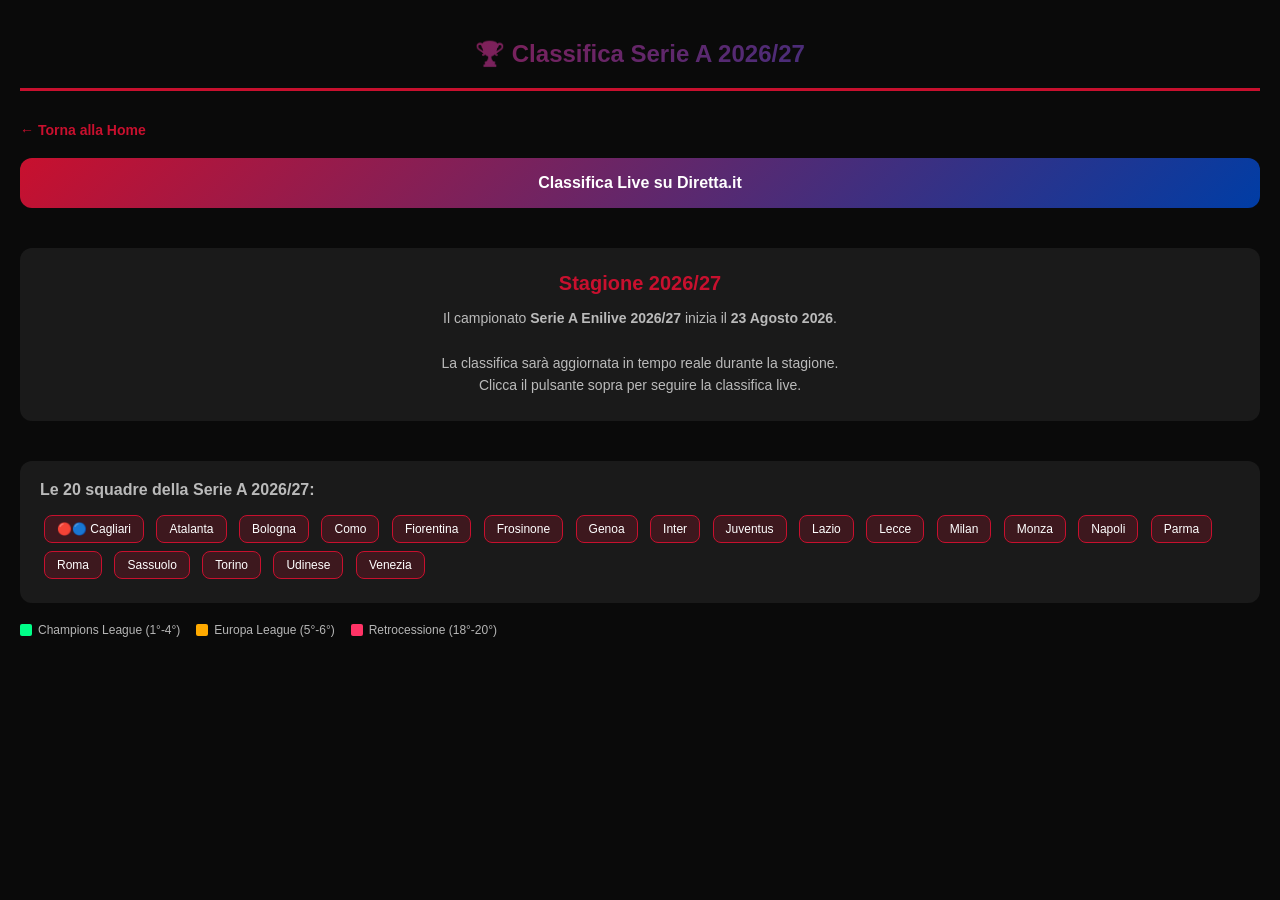
==== classifica.html @ 6f71ea37 "Update classifica.html" ====
<!DOCTYPE html>
<html lang="it">
<head>
    <meta charset="UTF-8">
    <meta name="viewport" content="width=device-width, initial-scale=1.0">
    <title>Classifica Serie A 2026/27 - Cagliari Tracker</title>
    <style>
        :root {
            --cagliari-red: #c8102e;
            --cagliari-blue: #003da5;
            --bg-primary: #0a0a0a;
            --bg-card: #1a1a1a;
            --text-primary: #ffffff;
            --text-secondary: rgba(255,255,255,0.7);
            --champions: #00ff88;
            --europa: #ffaa00;
            --relegation: #ff3366;
        }
        * { margin: 0; padding: 0; box-sizing: border-box; }
        body {
            font-family: -apple-system, BlinkMacSystemFont, 'Segoe UI', Roboto, sans-serif;
            background: var(--bg-primary);
            color: var(--text-primary);
            padding: 20px;
            padding-bottom: 100px;
        }
        .header {
            text-align: center;
            padding: 20px 0;
            border-bottom: 3px solid var(--cagliari-red);
            margin-bottom: 30px;
        }
        .header h1 {
            font-size: 24px;
            background: linear-gradient(135deg, var(--cagliari-red), var(--cagliari-blue));
            -webkit-background-clip: text;
            -webkit-text-fill-color: transparent;
        }
        .back-link {
            display: inline-block;
            color: var(--cagliari-red);
            text-decoration: none;
            margin-bottom: 20px;
            font-weight: 600;
            font-size: 14px;
        }
        .live-banner {
            background: linear-gradient(135deg, var(--cagliari-red), var(--cagliari-blue));
            border-radius: 12px;
            padding: 16px;
            text-align: center;
            margin-bottom: 20px;
        }
        .live-banner a {
            color: white;
            text-decoration: none;
            font-weight: 700;
        }
        .info-box {
            background: var(--bg-card);
            border-radius: 12px;
            padding: 24px;
            text-align: center;
            margin: 40px 0;
        }
        .info-box h2 {
            font-size: 20px;
            margin-bottom: 12px;
            color: var(--cagliari-red);
        }
        .info-box p {
            color: var(--text-secondary);
            font-size: 14px;
            line-height: 1.6;
        }
        .teams-list {
            background: var(--bg-card);
            border-radius: 12px;
            padding: 20px;
            margin-top: 20px;
        }
        .teams-list h3 {
            font-size: 16px;
            margin-bottom: 12px;
            color: var(--text-secondary);
        }
        .team-tag {
            display: inline-block;
            background: rgba(200,16,46,0.2);
            border: 1px solid var(--cagliari-red);
            border-radius: 8px;
            padding: 6px 12px;
            margin: 4px;
            font-size: 12px;
        }
        .legend {
            display: flex;
            gap: 16px;
            flex-wrap: wrap;
            margin-top: 20px;
            font-size: 12px;
            color: var(--text-secondary);
        }
        .legend-item {
            display: flex;
            align-items: center;
            gap: 6px;
        }
        .legend-color {
            width: 12px;
            height: 12px;
            border-radius: 2px;
        }
    </style>
</head>
<body>
    <div class="header">
        <h1>🏆 Classifica Serie A 2026/27</h1>
    </div>
    
    <a href="index.html" class="back-link">← Torna alla Home</a>
    
    <div class="live-banner">
        <a href="https://www.diretta.it/calcio/italia/serie-a/" target="_blank">
             Classifica Live su Diretta.it
        </a>
    </div>

    <div class="info-box">
        <h2> Stagione 2026/27</h2>
        <p>
            Il campionato <strong>Serie A Enilive 2026/27</strong> inizia il <strong>23 Agosto 2026</strong>.<br><br>
            La classifica sarà aggiornata in tempo reale durante la stagione.<br>
            Clicca il pulsante sopra per seguire la classifica live.
        </p>
    </div>

    <div class="teams-list">
        <h3>Le 20 squadre della Serie A 2026/27:</h3>
        <div>
            <span class="team-tag">🔴🔵 Cagliari</span>
            <span class="team-tag">Atalanta</span>
            <span class="team-tag">Bologna</span>
            <span class="team-tag">Como</span>
            <span class="team-tag">Fiorentina</span>
            <span class="team-tag">Frosinone</span>
            <span class="team-tag">Genoa</span>
            <span class="team-tag">Inter</span>
            <span class="team-tag">Juventus</span>
            <span class="team-tag">Lazio</span>
            <span class="team-tag">Lecce</span>
            <span class="team-tag">Milan</span>
            <span class="team-tag">Monza</span>
            <span class="team-tag">Napoli</span>
            <span class="team-tag">Parma</span>
            <span class="team-tag">Roma</span>
            <span class="team-tag">Sassuolo</span>
            <span class="team-tag">Torino</span>
            <span class="team-tag">Udinese</span>
            <span class="team-tag">Venezia</span>
        </div>
    </div>

    <div class="legend">
        <div class="legend-item">
            <div class="legend-color" style="background: var(--champions);"></div>
            <span>Champions League (1°-4°)</span>
        </div>
        <div class="legend-item">
            <div class="legend-color" style="background: var(--europa);"></div>
            <span>Europa League (5°-6°)</span>
        </div>
        <div class="legend-item">
            <div class="legend-color" style="background: var(--relegation);"></div>
            <span>Retrocessione (18°-20°)</span>
        </div>
    </div>
</body>
</html>
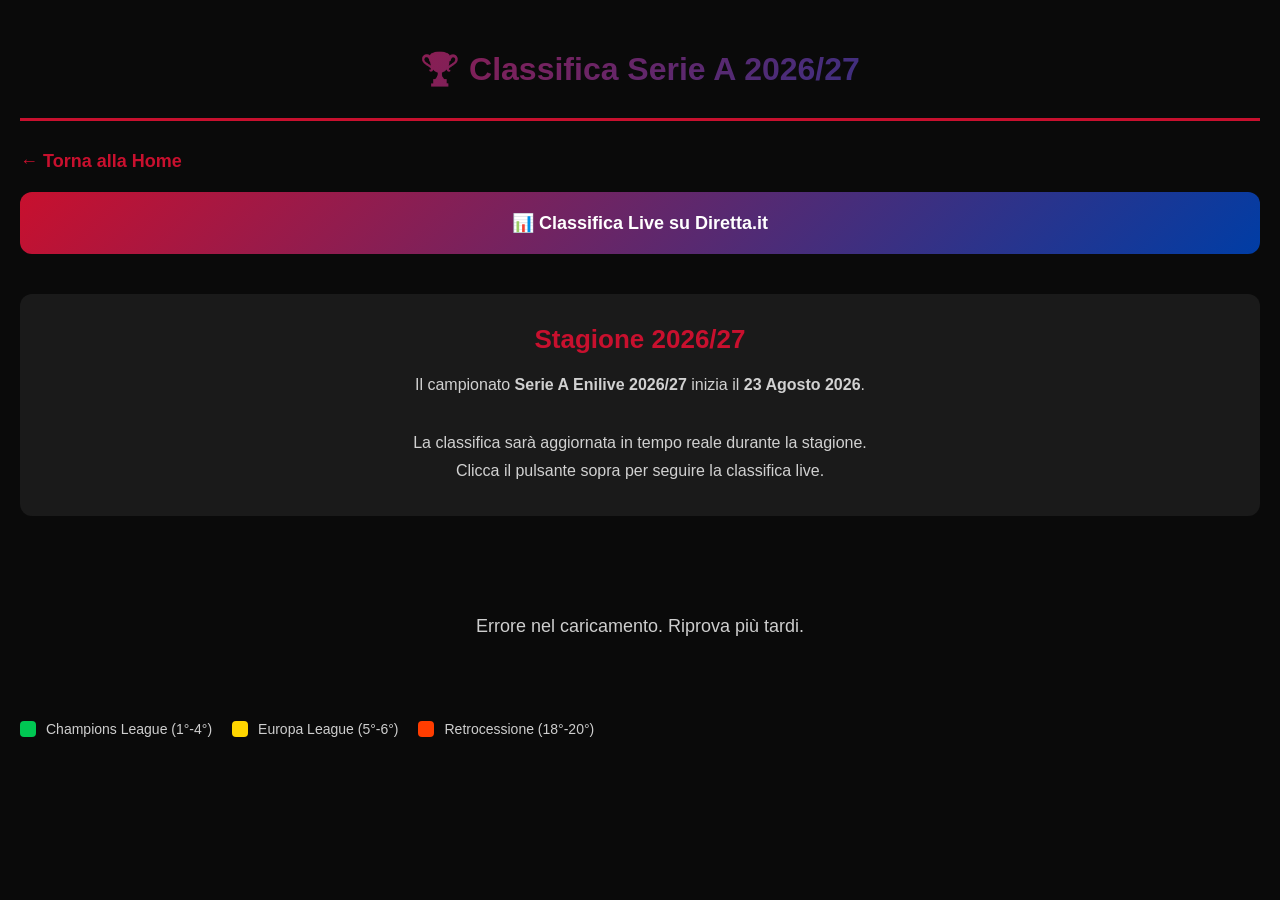
==== commit 1dbeb1c3: "Update classifica.html" ====
--- a/classifica.html
+++ b/classifica.html
@@ -5,175 +5,101 @@
     <meta name="viewport" content="width=device-width, initial-scale=1.0">
     <title>Classifica Serie A 2026/27 - Cagliari Tracker</title>
     <style>
-        :root {
-            --cagliari-red: #c8102e;
-            --cagliari-blue: #003da5;
-            --bg-primary: #0a0a0a;
-            --bg-card: #1a1a1a;
-            --text-primary: #ffffff;
-            --text-secondary: rgba(255,255,255,0.7);
-            --champions: #00ff88;
-            --europa: #ffaa00;
-            --relegation: #ff3366;
-        }
+        :root { --cagliari-red: #c8102e; --cagliari-blue: #003da5; --bg-primary: #0a0a0a; --bg-card: #1a1a1a; --text-primary: #ffffff; --text-secondary: rgba(255,255,255,0.8); --champions: #00c853; --europa: #ffd600; --relegation: #ff3d00; }
         * { margin: 0; padding: 0; box-sizing: border-box; }
-        body {
-            font-family: -apple-system, BlinkMacSystemFont, 'Segoe UI', Roboto, sans-serif;
-            background: var(--bg-primary);
-            color: var(--text-primary);
-            padding: 20px;
-            padding-bottom: 100px;
-        }
-        .header {
-            text-align: center;
-            padding: 20px 0;
-            border-bottom: 3px solid var(--cagliari-red);
-            margin-bottom: 30px;
-        }
-        .header h1 {
-            font-size: 24px;
-            background: linear-gradient(135deg, var(--cagliari-red), var(--cagliari-blue));
-            -webkit-background-clip: text;
-            -webkit-text-fill-color: transparent;
-        }
-        .back-link {
-            display: inline-block;
-            color: var(--cagliari-red);
-            text-decoration: none;
-            margin-bottom: 20px;
-            font-weight: 600;
-            font-size: 14px;
-        }
-        .live-banner {
-            background: linear-gradient(135deg, var(--cagliari-red), var(--cagliari-blue));
-            border-radius: 12px;
-            padding: 16px;
-            text-align: center;
-            margin-bottom: 20px;
-        }
-        .live-banner a {
-            color: white;
-            text-decoration: none;
-            font-weight: 700;
-        }
-        .info-box {
-            background: var(--bg-card);
-            border-radius: 12px;
-            padding: 24px;
-            text-align: center;
-            margin: 40px 0;
-        }
-        .info-box h2 {
-            font-size: 20px;
-            margin-bottom: 12px;
-            color: var(--cagliari-red);
-        }
-        .info-box p {
-            color: var(--text-secondary);
-            font-size: 14px;
-            line-height: 1.6;
-        }
-        .teams-list {
-            background: var(--bg-card);
-            border-radius: 12px;
-            padding: 20px;
-            margin-top: 20px;
-        }
-        .teams-list h3 {
-            font-size: 16px;
-            margin-bottom: 12px;
-            color: var(--text-secondary);
-        }
-        .team-tag {
-            display: inline-block;
-            background: rgba(200,16,46,0.2);
-            border: 1px solid var(--cagliari-red);
-            border-radius: 8px;
-            padding: 6px 12px;
-            margin: 4px;
-            font-size: 12px;
-        }
-        .legend {
-            display: flex;
-            gap: 16px;
-            flex-wrap: wrap;
-            margin-top: 20px;
-            font-size: 12px;
-            color: var(--text-secondary);
-        }
-        .legend-item {
-            display: flex;
-            align-items: center;
-            gap: 6px;
-        }
-        .legend-color {
-            width: 12px;
-            height: 12px;
-            border-radius: 2px;
-        }
+        body { font-family: -apple-system, BlinkMacSystemFont, 'Segoe UI', Roboto, sans-serif; background: var(--bg-primary); color: var(--text-primary); padding: 20px; padding-bottom: 100px; font-size: 16px; }
+        .header { text-align: center; padding: 30px 20px; border-bottom: 3px solid var(--cagliari-red); margin-bottom: 30px; }
+        .header h1 { font-size: 32px; font-weight: 800; background: linear-gradient(135deg, var(--cagliari-red), var(--cagliari-blue)); -webkit-background-clip: text; -webkit-text-fill-color: transparent; }
+        .back-link { display: inline-block; color: var(--cagliari-red); text-decoration: none; margin-bottom: 20px; font-weight: 700; font-size: 18px; }
+        .live-banner { background: linear-gradient(135deg, var(--cagliari-red), var(--cagliari-blue)); border-radius: 12px; padding: 20px; text-align: center; margin-bottom: 30px; }
+        .live-banner a { color: white; text-decoration: none; font-weight: 700; font-size: 18px; }
+        .info-box { background: var(--bg-card); border-radius: 12px; padding: 30px; text-align: center; margin: 40px 0; }
+        .info-box h2 { font-size: 26px; margin-bottom: 16px; color: var(--cagliari-red); font-weight: 700; }
+        .info-box p { color: var(--text-secondary); font-size: 16px; line-height: 1.8; }
+        .standings-container { background: var(--bg-card); border-radius: 12px; overflow: hidden; margin: 30px 0; }
+        .standings-table { width: 100%; border-collapse: collapse; }
+        .standings-table thead { background: rgba(200,16,46,0.2); }
+        .standings-table th { padding: 16px 12px; text-align: left; font-size: 14px; color: var(--text-secondary); text-transform: uppercase; font-weight: 700; }
+        .standings-table td { padding: 16px 12px; border-bottom: 1px solid rgba(255,255,255,0.05); font-size: 15px; }
+        .standings-table tr { transition: background 0.3s; }
+        .standings-table tr:hover { background: rgba(255,255,255,0.05); }
+        .standings-table tr.cagliari { background: rgba(200,16,46,0.15); font-weight: 700; }
+        .standings-table tr.champions { border-left: 4px solid var(--champions); }
+        .standings-table tr.europa { border-left: 4px solid var(--europa); }
+        .standings-table tr.relegation { border-left: 4px solid var(--relegation); }
+        .position { font-weight: 700; color: var(--text-secondary); width: 50px; text-align: center; }
+        .team-cell { display: flex; align-items: center; gap: 12px; }
+        .team-logo-small { width: 32px; height: 32px; object-fit: contain; flex-shrink: 0; }
+        .team-name { font-weight: 600; }
+        .points { font-weight: 800; color: var(--cagliari-red); font-size: 18px; text-align: center; }
+        .stat-cell { text-align: center; color: var(--text-secondary); }
+        .cagliari-badge { background: var(--cagliari-red); color: white; padding: 3px 10px; border-radius: 6px; font-size: 11px; margin-left: 10px; font-weight: 700; }
+        .legend { display: flex; gap: 20px; flex-wrap: wrap; margin-top: 24px; font-size: 14px; color: var(--text-secondary); }
+        .legend-item { display: flex; align-items: center; gap: 10px; }
+        .legend-color { width: 16px; height: 16px; border-radius: 4px; }
+        .loading { text-align: center; padding: 60px; color: var(--text-secondary); font-size: 18px; }
+        @media (max-width: 768px) { .standings-table { font-size: 13px; } .standings-table th, .standings-table td { padding: 12px 8px; } .team-logo-small { width: 28px; height: 28px; } .hide-mobile { display: none; } }
     </style>
 </head>
 <body>
-    <div class="header">
-        <h1>🏆 Classifica Serie A 2026/27</h1>
+    <div class="header"><h1>🏆 Classifica Serie A 2026/27</h1></div>
+    <a href="index.html" class="back-link">← Torna alla Home</a>
+    <div class="live-banner"><a href="https://www.diretta.it/calcio/italia/serie-a/" target="_blank">📊 Classifica Live su Diretta.it</a></div>
+    <div class="info-box">
+        <h2>Stagione 2026/27</h2>
+        <p>Il campionato <strong>Serie A Enilive 2026/27</strong> inizia il <strong>23 Agosto 2026</strong>.<br><br>La classifica sarà aggiornata in tempo reale durante la stagione.<br>Clicca il pulsante sopra per seguire la classifica live.</p>
     </div>
-    
-    <a href="index.html" class="back-link">← Torna alla Home</a>
-    
-    <div class="live-banner">
-        <a href="https://www.diretta.it/calcio/italia/serie-a/" target="_blank">
-             Classifica Live su Diretta.it
-        </a>
+    <div id="standingsContainer"><div class="loading">Caricamento classifica...</div></div>
+    <div class="legend">
+        <div class="legend-item"><div class="legend-color" style="background: var(--champions);"></div><span>Champions League (1°-4°)</span></div>
+        <div class="legend-item"><div class="legend-color" style="background: var(--europa);"></div><span>Europa League (5°-6°)</span></div>
+        <div class="legend-item"><div class="legend-color" style="background: var(--relegation);"></div><span>Retrocessione (18°-20°)</span></div>
     </div>
 
-    <div class="info-box">
-        <h2> Stagione 2026/27</h2>
-        <p>
-            Il campionato <strong>Serie A Enilive 2026/27</strong> inizia il <strong>23 Agosto 2026</strong>.<br><br>
-            La classifica sarà aggiornata in tempo reale durante la stagione.<br>
-            Clicca il pulsante sopra per seguire la classifica live.
-        </p>
-    </div>
+    <script>
+        const API_KEY = 'cdd1a87ea50a411880249e70138e0233';
+        const CAGLIARI_ID = 115;
+        const defaultLogo = 'data:image/svg+xml;utf8,' + encodeURIComponent('<svg xmlns="http://www.w3.org/2000/svg" viewBox="0 0 100 100"><circle cx="50" cy="50" r="45" fill="#c8102e" stroke="#003da5" stroke-width="3"/><text x="50" y="57" font-size="30" text-anchor="middle" fill="white" font-weight="bold">⚽</text></svg>');
+        
+        const teamLogos = {
+            "Atalanta": "assets/teams/atalanta.png", "Bologna": "assets/teams/bologna.png", "Cagliari": "assets/teams/cagliari.png",
+            "Como": "assets/teams/como.png", "Fiorentina": "assets/teams/fiorentina.png", "Frosinone": "assets/teams/frosinone.png",
+            "Genoa": "assets/teams/genoa.png", "Inter": "assets/teams/inter.png", "Juventus": "assets/teams/juventus.png",
+            "Lazio": "assets/teams/lazio.png", "Lecce": "assets/teams/lecce.png", "Milan": "assets/teams/milan.png",
+            "Monza": "assets/teams/monza.png", "Napoli": "assets/teams/napoli.png", "Parma": "assets/teams/parma.png",
+            "Roma": "assets/teams/roma.png", "Sassuolo": "assets/teams/sassuolo.png", "Torino": "assets/teams/torino.png",
+            "Udinese": "assets/teams/udinese.png", "Venezia": "assets/teams/venezia.png"
+        };
 
-    <div class="teams-list">
-        <h3>Le 20 squadre della Serie A 2026/27:</h3>
-        <div>
-            <span class="team-tag">🔴🔵 Cagliari</span>
-            <span class="team-tag">Atalanta</span>
-            <span class="team-tag">Bologna</span>
-            <span class="team-tag">Como</span>
-            <span class="team-tag">Fiorentina</span>
-            <span class="team-tag">Frosinone</span>
-            <span class="team-tag">Genoa</span>
-            <span class="team-tag">Inter</span>
-            <span class="team-tag">Juventus</span>
-            <span class="team-tag">Lazio</span>
-            <span class="team-tag">Lecce</span>
-            <span class="team-tag">Milan</span>
-            <span class="team-tag">Monza</span>
-            <span class="team-tag">Napoli</span>
-            <span class="team-tag">Parma</span>
-            <span class="team-tag">Roma</span>
-            <span class="team-tag">Sassuolo</span>
-            <span class="team-tag">Torino</span>
-            <span class="team-tag">Udinese</span>
-            <span class="team-tag">Venezia</span>
-        </div>
-    </div>
+        async function loadStandings() {
+            try {
+                const response = await fetch('https://api.football-data.org/v4/competitions/SA/standings', { headers: { 'X-Auth-Token': API_KEY } });
+                const data = await response.json();
+                if (data.standings && data.standings[0]) renderStandings(data.standings[0].table);
+            } catch (error) {
+                document.getElementById('standingsContainer').innerHTML = '<div class="loading">Errore nel caricamento. Riprova più tardi.</div>';
+            }
+        }
 
-    <div class="legend">
-        <div class="legend-item">
-            <div class="legend-color" style="background: var(--champions);"></div>
-            <span>Champions League (1°-4°)</span>
-        </div>
-        <div class="legend-item">
-            <div class="legend-color" style="background: var(--europa);"></div>
-            <span>Europa League (5°-6°)</span>
-        </div>
-        <div class="legend-item">
-            <div class="legend-color" style="background: var(--relegation);"></div>
-            <span>Retrocessione (18°-20°)</span>
-        </div>
-    </div>
+        function renderStandings(table) {
+            let html = '<div class="standings-container"><table class="standings-table"><thead><tr>';
+            html += '<th style="width: 50px;">#</th><th>Squadra</th><th class="hide-mobile" style="width: 60px;">G</th><th class="hide-mobile" style="width: 60px;">V</th><th class="hide-mobile" style="width: 60px;">P</th><th class="hide-mobile" style="width: 60px;">S</th><th style="width: 70px;">PT</th></tr></thead><tbody>';
+            
+            table.forEach((team, index) => {
+                const position = index + 1;
+                const isCagliari = team.team.id === CAGLIARI_ID;
+                let rowClass = isCagliari ? 'cagliari' : (position <= 4 ? 'champions' : (position <= 6 ? 'europa' : (position >= 18 ? 'relegation' : '')));
+                const teamLogo = teamLogos[team.team.name] || defaultLogo;
+                
+                html += `<tr class="${rowClass}">`;
+                html += `<td class="position">${position}</td><td><div class="team-cell"><img class="team-logo-small" src="${teamLogo}" alt="${team.team.name}" onerror="this.src='${defaultLogo}'"><span class="team-name">${team.team.name}${isCagliari ? '<span class="cagliari-badge">CAGLIARI</span>' : ''}</span></div></td>`;
+                html += `<td class="stat-cell hide-mobile">${team.playedGames}</td><td class="stat-cell hide-mobile">${team.won}</td><td class="stat-cell hide-mobile">${team.draw}</td><td class="stat-cell hide-mobile">${team.lost}</td><td class="points">${team.points}</td></tr>`;
+            });
+            html += '</tbody></table></div>';
+            document.getElementById('standingsContainer').innerHTML = html;
+        }
+        loadStandings();
+        setInterval(loadStandings, 300000);
+    </script>
 </body>
 </html>
